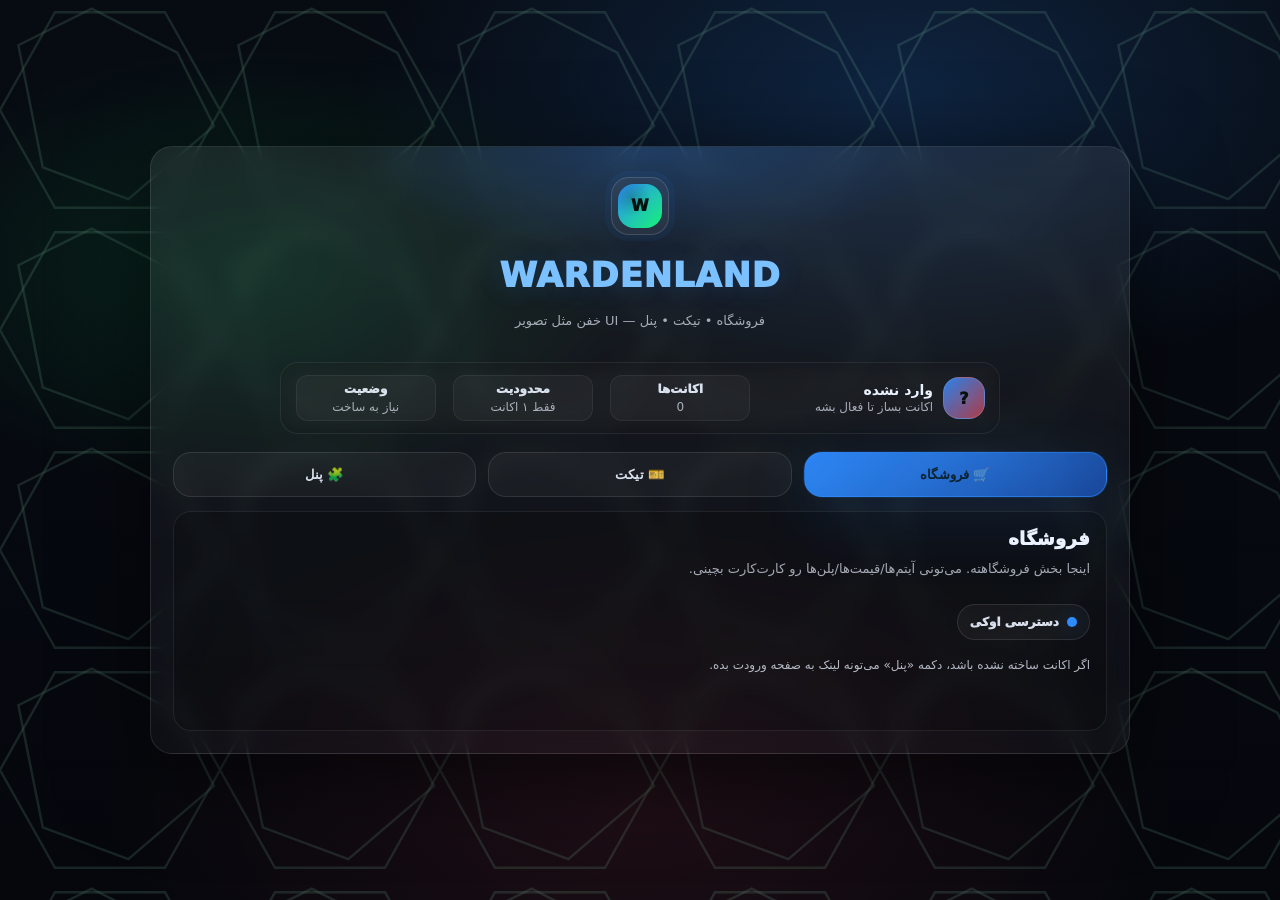
==== site.html @ fc3f960c "Create site.html" ====
<!DOCTYPE html>
<html lang="fa" dir="rtl">
<head>
  <meta charset="utf-8" />
  <meta name="viewport" content="width=device-width,initial-scale=1" />
  <title>WARDENLAND | ZRX_LAND</title>

  <style>
    :root{
      --bg:#070b12;
      --card: rgba(255,255,255,.06);
      --card2: rgba(0,0,0,.22);
      --stroke: rgba(255,255,255,.10);
      --text:#eaf2ff;
      --muted: rgba(234,242,255,.68);

      --blue:#2f8cff;
      --blue2:#1f6fff;

      --green:#17ff7b;
      --red:#ff4d5a;
      --gray:#1a2433;

      --shadow: 0 22px 90px rgba(0,0,0,.55);
      --radius: 22px;
      --radius2: 16px;
    }

    *{box-sizing:border-box}
    body{
      margin:0;
      font-family: ui-sans-serif, system-ui, -apple-system, Segoe UI, Roboto, Tahoma, Arial;
      color:var(--text);
      min-height:100vh;
      overflow-x:hidden;

      /* پس‌زمینه شبیه عکس (هکس + نور) */
      background:
        radial-gradient(900px 500px at 70% 10%, rgba(47,140,255,.20), transparent 60%),
        radial-gradient(700px 420px at 20% 30%, rgba(23,255,123,.12), transparent 55%),
        radial-gradient(900px 520px at 50% 90%, rgba(255,77,90,.10), transparent 60%),
        linear-gradient(180deg, #070b12, #05070d);
    }

    /* افکت هکس/کاغذ پس زمینه */
    .hexfield{
      position:fixed; inset:0;
      pointer-events:none;
      opacity:.35;
      background:
        linear-gradient(to bottom, rgba(255,255,255,.02), rgba(255,255,255,.00)),
        url("data:image/svg+xml,%3Csvg xmlns='http://www.w3.org/2000/svg' width='180' height='180' viewBox='0 0 180 180'%3E%3Cg fill='none' stroke='%23a6ffcf' stroke-opacity='.35' stroke-width='2'%3E%3Cpath d='M45 10 L135 10 L180 90 L135 170 L45 170 L0 90 Z'/%3E%3Cpath d='M15 37 L75 7 L145 43 L175 103 L105 163 L35 137 Z'/%3E%3C/g%3E%3C/svg%3E");
      background-size: 220px 220px;
      filter: blur(.3px);
      transform: translateZ(0);
      animation: drift 10s ease-in-out infinite;
    }
    @keyframes drift{
      0%,100%{ transform: translate3d(0,0,0); }
      50%{ transform: translate3d(-12px,10px,0); }
    }

    /* کارت مرکزی */
    .wrap{
      min-height:100vh;
      display:flex;
      align-items:center;
      justify-content:center;
      padding:28px 14px;
      position:relative;
    }

    .card{
      width:min(980px, 100%);
      background: linear-gradient(180deg, rgba(255,255,255,.07), rgba(255,255,255,.03));
      border: 1px solid rgba(255,255,255,.10);
      border-radius: var(--radius);
      box-shadow: var(--shadow);
      overflow:hidden;
      backdrop-filter: blur(10px);
      position:relative;
    }

    .card::before{
      content:"";
      position:absolute; inset:-2px;
      background: radial-gradient(500px 180px at 50% 0%, rgba(47,140,255,.22), transparent 60%);
      pointer-events:none;
    }

    .inner{
      position:relative;
      padding:22px;
    }

    /* هدر کارت */
    .header{
      display:flex;
      gap:14px;
      align-items:center;
      justify-content:center;
      flex-direction:column;
      padding:8px 0 18px;
      text-align:center;
    }

    .logoWrap{
      width:58px; height:58px;
      border-radius:18px;
      background: rgba(255,255,255,.06);
      border:1px solid rgba(255,255,255,.14);
      display:flex;
      align-items:center;
      justify-content:center;
      box-shadow: 0 0 0 6px rgba(47,140,255,.06);
    }

    .logo{
      width:44px;height:44px;border-radius:16px;
      background:
        radial-gradient(circle at 30% 30%, rgba(0,0,0,.20), transparent 45%),
        linear-gradient(135deg, rgba(47,140,255,1), rgba(23,255,123,.95));
      display:flex;align-items:center;justify-content:center;
      font-weight:1000;
      letter-spacing:.5px;
      color:#06110d;
      text-shadow: 0 0 18px rgba(23,255,123,.25);
      user-select:none;
    }

    .title{
      font-size:34px;
      font-weight:1000;
      letter-spacing:.8px;
      margin:6px 0 0;
      color:#7bc0ff;
      text-shadow: 0 0 28px rgba(47,140,255,.18);
    }

    .sub{
      margin:0;
      color:var(--muted);
      font-size:13px;
      line-height:1.8;
    }

    /* ناحیه آواتار/کاربر مثل عکس */
    .userBar{
      margin:12px auto 18px;
      width:min(720px, 100%);
      background: rgba(0,0,0,.18);
      border: 1px solid rgba(255,255,255,.08);
      border-radius: 18px;
      padding:12px 14px;
      backdrop-filter: blur(10px);
      display:flex;
      align-items:center;
      justify-content:space-between;
      gap:14px;
    }

    .userLeft{
      display:flex; align-items:center; gap:10px;
      min-width: 220px;
    }

    .avatar{
      width:42px;height:42px;border-radius:16px;
      background: linear-gradient(135deg, rgba(47,140,255,.9), rgba(255,77,90,.65));
      border:1px solid rgba(255,255,255,.14);
      display:flex;align-items:center;justify-content:center;
      font-weight:1000;
      color:#06110d;
      text-shadow: 0 0 18px rgba(255,255,255,.14);
    }

    .who{
      display:flex; flex-direction:column; align-items:flex-start;
      gap:2px;
    }
    .who b{ font-size:14px; }
    .who span{ font-size:12px; color:var(--muted); }

    .stats{
      display:flex; gap:16px; align-items:center;
      width:100%;
      justify-content:space-around;
      color:var(--muted);
      font-size:12px;
    }
    .stat{
      text-align:center;
      padding:6px 10px;
      border-radius:12px;
      border:1px solid rgba(255,255,255,.06);
      background: rgba(255,255,255,.03);
      min-width: 140px;
    }
    .stat strong{
      display:block;
      color: rgba(234,242,255,.92);
      font-size:12px;
      margin-bottom:4px;
      font-weight:1000;
    }

    /* سه دکمه */
    .tabs{
      display:grid;
      grid-template-columns: 1fr 1fr 1fr;
      gap:12px;
      margin-top: 10px;
    }

    .tabBtn{
      position:relative;
      width:100%;
      padding:14px 12px;
      border-radius: 18px;
      border:1px solid rgba(255,255,255,.10);
      background: rgba(255,255,255,.04);
      color: rgba(234,242,255,.92);
      cursor:pointer;
      transition: transform .15s ease, filter .15s ease, background .15s ease;
      font-weight:1000;
      letter-spacing:.2px;
      display:flex;
      align-items:center;
      justify-content:center;
      gap:10px;
      user-select:none;
      overflow:hidden;
    }

    .tabBtn::after{
      content:"";
      position:absolute;
      inset:-2px;
      background: radial-gradient(380px 120px at 40% 0%, rgba(47,140,255,.22), transparent 62%);
      opacity:0;
      transition: opacity .2s ease;
      pointer-events:none;
    }

    .tabBtn:hover{
      transform: translateY(-2px);
      filter: brightness(1.05);
      background: rgba(255,255,255,.06);
    }
    .tabBtn:hover::after{ opacity:1; }

    .tabBtn.active{
      background: linear-gradient(135deg, rgba(47,140,255,.95), rgba(31,111,255,.55));
      border-color: rgba(47,140,255,.55);
      box-shadow: 0 0 0 1px rgba(47,140,255,.12), 0 20px 70px rgba(47,140,255,.18);
      color:#06110d;
    }

    .tabBtn.active::after{ opacity:1; }

    /* محتوای بخش‌ها */
    .panelArea{
      margin-top:14px;
      background: rgba(0,0,0,.18);
      border: 1px solid rgba(255,255,255,.08);
      border-radius: 18px;
      padding:16px;
      min-height: 220px;
      animation: panelIn .25s ease both;
    }
    @keyframes panelIn{
      from{ opacity:0; transform: translateY(8px) scale(.99); filter: blur(2px); }
      to{ opacity:1; transform: translateY(0) scale(1); filter: blur(0); }
    }

    .panelTitle{
      font-weight:1000;
      font-size:18px;
      letter-spacing:.3px;
      margin:0 0 8px;
    }
    .panelText{
      margin:0 0 12px;
      color: var(--muted);
      line-height:1.9;
      font-size:13px;
    }

    .badge{
      display:inline-flex;
      align-items:center;
      gap:8px;
      padding:10px 12px;
      border-radius:999px;
      border:1px solid rgba(255,255,255,.10);
      background: rgba(255,255,255,.04);
      color: rgba(234,242,255,.92);
      font-weight:1000;
      font-size:12px;
      margin-top:10px;
    }
    .badge i{
      width:10px;height:10px;border-radius:50%;
      background: var(--blue);
      box-shadow: 0 0 20px rgba(47,140,255,.35);
      display:inline-block;
    }

    /* ریسپانسیو */
    @media (max-width: 720px){
      .userBar{ flex-direction:column; align-items:flex-start; }
      .stats{ justify-content:flex-start; gap:10px; flex-wrap:wrap; }
      .stat{ min-width: 150px; }
      .tabs{ grid-template-columns: 1fr; }
    }
  </style>
</head>

<body>
  <div class="hexfield"></div>

  <div class="wrap">
    <div class="card">
      <div class="inner">
        <div class="header">
          <div class="logoWrap">
            <div class="logo">W</div>
          </div>
          <div class="title">WARDENLAND</div>
          <p class="sub">فروشگاه • تیکت • پنل — UI خفن مثل تصویر</p>
        </div>

        <div class="userBar">
          <div class="userLeft">
            <div class="avatar" id="avatarTxt">? </div>
            <div class="who">
              <b id="usernameTxt">وارد نشده</b>
              <span id="noteTxt">اکانت بساز تا فعال بشه</span>
            </div>
          </div>

          <div class="stats">
            <div class="stat">
              <strong>اکانت‌ها</strong>
              <div id="countUsersTxt">0</div>
            </div>
            <div class="stat">
              <strong>محدودیت</strong>
              <div>فقط ۱ اکانت</div>
            </div>
            <div class="stat">
              <strong>وضعیت</strong>
              <div id="statusTxt">نیاز به ساخت</div>
            </div>
          </div>
        </div>

        <div class="tabs">
          <button class="tabBtn active" data-tab="shop" id="btnShop">🛒 فروشگاه</button>
          <button class="tabBtn" data-tab="ticket" id="btnTicket">🎫 تیکت</button>
          <button class="tabBtn" data-tab="panel" id="btnPanel">🧩 پنل</button>
        </div>

        <div class="panelArea" id="panelArea">
          <h3 class="panelTitle" id="panelTitle">فروشگاه</h3>
          <p class="panelText" id="panelText">
            اینجا می‌تونی بخش فروشگاه رو بذاری. الان فقط UI هست.
          </p>
          <div class="badge"><i></i> روی دکمه‌ها کلیک کن</div>

          <div style="margin-top:14px; color:rgba(234,242,255,.75); font-size:12px; line-height:1.9">
            اگر اکانت ساخته نشده باشد، دکمه «پنل» می‌تونه لینک به صفحه ورودت بده.
          </div>
        </div>

      </div>
    </div>
  </div>

  <script>
    // ===== محدودیت: فقط تا ۱ اکانت بسازه (سشن ۱۰ دقیقه‌ای حذف) =====
    // این site.html خودش اکانت نمی‌سازه؛ فقط می‌خونه که اکانت ساخته شده یا نه.
    const LS_USERS = "zrx:users:v1";

    const $ = (id)=>document.getElementById(id);

    function loadUsers(){
      const raw = localStorage.getItem(LS_USERS);
      if(!raw) return {};
      try{
        const obj = JSON.parse(raw);
        return (obj && typeof obj === "object") ? obj : {};
      }catch{
        return {};
      }
    }

    function countUsers(users){
      return Object.keys(users || {}).length;
    }

    const tabs = {
      shop: {
        title: "فروشگاه",
        text: "اینجا بخش فروشگاهته. می‌تونی آیتم‌ها/قیمت‌ها/پلن‌ها رو کارت‌کارت بچینی."
      },
      ticket: {
        title: "تیکت",
        text: "اینجا بخش تیکته. می‌تونی فرم ثبت تیکت و لیست تیکت‌ها رو بذاری."
      },
      panel: {
        title: "پنل",
        text: "اینجا بخش پنله. اگر هنوز اکانت نساختی، باید بری صفحه ورود/ساخت اکانت."
      }
    };

    function setActiveTab(tab){
      document.querySelectorAll(".tabBtn").forEach(b=>{
        b.classList.toggle("active", b.dataset.tab === tab);
      });

      // اگر پنل و اکانت ساخته نشده بود، پیام/لینک می‌ذاریم
      const users = loadUsers();
      const total = countUsers(users);

      if(tab === "panel" && total < 1){
        $("panelTitle").textContent = tabs.panel.title;
        $("panelText").textContent = "برای ورود به پنل، اول باید اکانت بسازی (فقط ۱ اکانت).";
        $("panelArea").querySelector(".badge").innerHTML = `<i></i> اکانت لازم است`;
        return;
      }

      // content معمول
      $("panelTitle").textContent = tabs[tab].title;
      $("panelText").textContent = tabs[tab].text;
      $("panelArea").querySelector(".badge").innerHTML = `<i></i> دسترسی اوکی`;
    }

    // نمایش وضعیت کاربر (فقط اگر اکانت ساخته شده باشه)
    function renderHeader(){
      const users = loadUsers();
      const total = countUsers(users);

      $("countUsersTxt").textContent = total;

      if(total < 1){
        $("usernameTxt").textContent = "وارد نشده";
        $("noteTxt").textContent = "اکانت بساز تا فعال بشه";
        $("avatarTxt").textContent = "?";
        $("statusTxt").textContent = "نیاز به ساخت";
      }else{
        // چون سشن حذف شد، فقط یوزر اولین اکانت رو نشون می‌دیم
        const firstUser = Object.keys(users)[0] || "User";
        $("usernameTxt").textContent = firstUser;
        $("noteTxt").textContent = "اکانت ساخته شده (پنل فعال)";
        $("avatarTxt").textContent = (firstUser[0] || "U").toUpperCase();
        $("statusTxt").textContent = "اکانت آماده";
      }
    }

    document.querySelectorAll(".tabBtn").forEach(btn=>{
      btn.addEventListener("click", ()=>{
        const tab = btn.dataset.tab;
        setActiveTab(tab);
      });
    });

    // init
    renderHeader();
    setActiveTab("shop");
  </script>
</body>
</html>
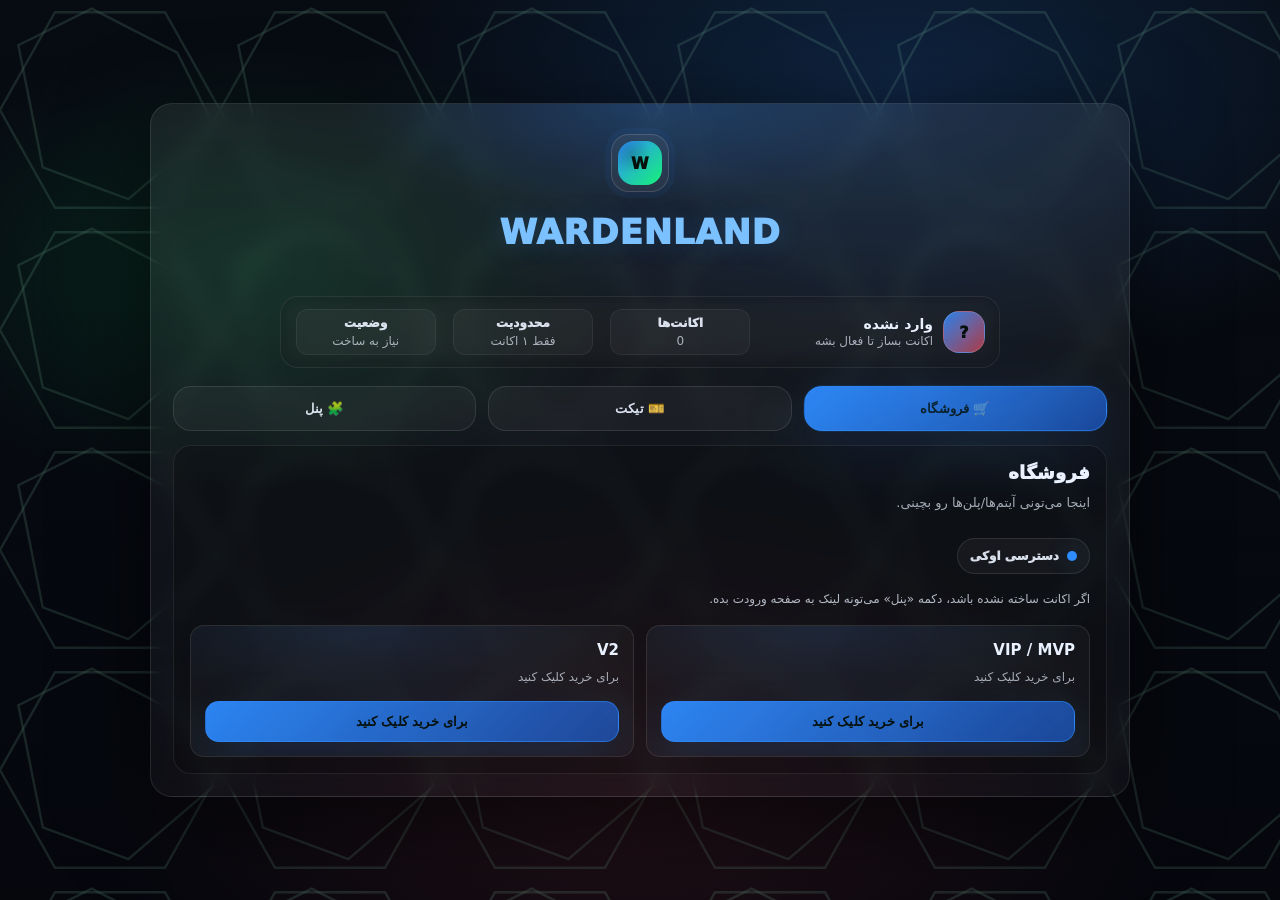
==== commit 7b3ec218: "Update site.html" ====
--- a/site.html
+++ b/site.html
@@ -3,7 +3,7 @@
 <head>
   <meta charset="utf-8" />
   <meta name="viewport" content="width=device-width,initial-scale=1" />
-  <title>WARDENLAND | ZRX_LAND</title>
+  <title>ZRX_LAND</title>
 
   <style>
     :root{
@@ -34,7 +34,6 @@
       min-height:100vh;
       overflow-x:hidden;
 
-      /* پس‌زمینه شبیه عکس (هکس + نور) */
       background:
         radial-gradient(900px 500px at 70% 10%, rgba(47,140,255,.20), transparent 60%),
         radial-gradient(700px 420px at 20% 30%, rgba(23,255,123,.12), transparent 55%),
@@ -42,7 +41,6 @@
         linear-gradient(180deg, #070b12, #05070d);
     }
 
-    /* افکت هکس/کاغذ پس زمینه */
     .hexfield{
       position:fixed; inset:0;
       pointer-events:none;
@@ -60,7 +58,6 @@
       50%{ transform: translate3d(-12px,10px,0); }
     }
 
-    /* کارت مرکزی */
     .wrap{
       min-height:100vh;
       display:flex;
@@ -93,7 +90,6 @@
       padding:22px;
     }
 
-    /* هدر کارت */
     .header{
       display:flex;
       gap:14px;
@@ -144,7 +140,6 @@
       line-height:1.8;
     }
 
-    /* ناحیه آواتار/کاربر مثل عکس */
     .userBar{
       margin:12px auto 18px;
       width:min(720px, 100%);
@@ -204,7 +199,7 @@
       font-weight:1000;
     }
 
-    /* سه دکمه */
+    /* tabs */
     .tabs{
       display:grid;
       grid-template-columns: 1fr 1fr 1fr;
@@ -255,10 +250,9 @@
       box-shadow: 0 0 0 1px rgba(47,140,255,.12), 0 20px 70px rgba(47,140,255,.18);
       color:#06110d;
     }
-
     .tabBtn.active::after{ opacity:1; }
 
-    /* محتوای بخش‌ها */
+    /* content area */
     .panelArea{
       margin-top:14px;
       background: rgba(0,0,0,.18);
@@ -306,7 +300,80 @@
       display:inline-block;
     }
 
-    /* ریسپانسیو */
+    /* فروشگاه پایین صفحه + پنل */
+    .shopGrid{
+      display:flex;
+      gap:12px;
+      flex-wrap:wrap;
+      margin-top:12px;
+    }
+    .shopCard{
+      flex: 1 1 220px;
+      border:1px solid rgba(255,255,255,.10);
+      border-radius:14px;
+      background: rgba(255,255,255,.03);
+      padding:14px;
+      min-width:220px;
+      position:relative;
+      overflow:hidden;
+    }
+    .shopCard::after{
+      content:"";
+      position:absolute;
+      inset:-2px;
+      background: radial-gradient(420px 140px at 40% 0%, rgba(47,140,255,.20), transparent 62%);
+      opacity:.6;
+      pointer-events:none;
+    }
+    .shopCard b{ position:relative; z-index:1; font-size:15px; }
+    .shopCard .desc{ position:relative; z-index:1; margin-top:8px; color:var(--muted); font-size:12px; line-height:1.8; }
+
+    .btn{
+      border:0;
+      cursor:pointer;
+      padding:12px 14px;
+      border-radius:14px;
+      font-weight:1000;
+      letter-spacing:.2px;
+      background: rgba(255,255,255,.04);
+      color: rgba(234,242,255,.92);
+      border:1px solid rgba(255,255,255,.10);
+      transition: transform .15s ease, filter .15s ease;
+      position:relative;
+      z-index:1;
+      width:100%;
+      margin-top:12px;
+    }
+    .btn:hover{ transform: translateY(-2px); filter: brightness(1.05); }
+
+    .btn.primary{
+      background: linear-gradient(135deg, rgba(47,140,255,.95), rgba(31,111,255,.55));
+      border-color: rgba(47,140,255,.55);
+      color:#06110d;
+      box-shadow: 0 18px 50px rgba(47,140,255,.18);
+    }
+
+    .panelDetails{
+      margin-top:14px;
+      border:1px solid rgba(0,229,255,.35);
+      border-radius:16px;
+      padding:14px;
+      background: rgba(0,0,0,.18);
+      display:none;
+    }
+    .panelDetails h4{ margin:0 0 10px; font-size:16px; font-weight:1000; }
+    .panelLine{
+      display:flex;
+      justify-content:space-between;
+      gap:12px;
+      color:var(--muted);
+      font-size:13px;
+      padding:6px 0;
+      border-bottom:1px dashed rgba(255,255,255,.10);
+    }
+    .panelLine:last-child{ border-bottom:0; }
+    .panelLine span:last-child{ color: rgba(234,242,255,.95); font-weight:1000; }
+
     @media (max-width: 720px){
       .userBar{ flex-direction:column; align-items:flex-start; }
       .stats{ justify-content:flex-start; gap:10px; flex-wrap:wrap; }
@@ -327,7 +394,7 @@
             <div class="logo">W</div>
           </div>
           <div class="title">WARDENLAND</div>
-          <p class="sub">فروشگاه • تیکت • پنل — UI خفن مثل تصویر</p>
+          <p class="sub"></p>
         </div>
 
         <div class="userBar">
@@ -371,6 +438,33 @@
           <div style="margin-top:14px; color:rgba(234,242,255,.75); font-size:12px; line-height:1.9">
             اگر اکانت ساخته نشده باشد، دکمه «پنل» می‌تونه لینک به صفحه ورودت بده.
           </div>
+
+          <!-- ✅ فروشگاه پایین صفحه -->
+          <div id="shopSection" style="margin-top:14px; display:block;">
+            <div class="shopGrid">
+              <div class="shopCard">
+                <b>VIP / MVP</b>
+                <div class="desc">برای خرید کلیک کنید</div>
+                <button class="btn primary" data-rank="MVP">برای خرید کلیک کنید</button>
+              </div>
+
+              <div class="shopCard">
+                <b>V2</b>
+                <div class="desc">برای خرید کلیک کنید</div>
+                <button class="btn primary" data-rank="V2">برای خرید کلیک کنید</button>
+              </div>
+            </div>
+          </div>
+
+          <!-- ✅ پنل کاربر -->
+          <div class="panelDetails" id="panelDetails">
+            <h4>پنل شما</h4>
+            <div class="panelLine"><span>رنک خریداری شده</span><span id="pRank">-</span></div>
+            <div class="panelLine"><span>مدت حضور در سایت تا الان</span><span id="pTime">-</span></div>
+            <div class="panelLine"><span>اسم</span><span id="pName">-</span></div>
+            <div class="panelLine"><span>تاریخ ثبت نام</span><span id="pDate">-</span></div>
+          </div>
+
         </div>
 
       </div>
@@ -379,8 +473,12 @@
 
   <script>
     // ===== محدودیت: فقط تا ۱ اکانت بسازه (سشن ۱۰ دقیقه‌ای حذف) =====
-    // این site.html خودش اکانت نمی‌سازه؛ فقط می‌خونه که اکانت ساخته شده یا نه.
     const LS_USERS = "zrx:users:v1";
+
+    // ===== اطلاعات پنل/خرید (این‌ها را باید در صفحه ورود/ساخت هم ست کنی) =====
+    const LS_RANK = "zrx:rank:v1"; // MVP / V2
+    const LS_NAME = "zrx:name:v1"; // اسم کاربر
+    const LS_DATE = "zrx:reg:v1";  // ISO string تاریخ ثبت نام
 
     const $ = (id)=>document.getElementById(id);
 
@@ -402,15 +500,15 @@
     const tabs = {
       shop: {
         title: "فروشگاه",
-        text: "اینجا بخش فروشگاهته. می‌تونی آیتم‌ها/قیمت‌ها/پلن‌ها رو کارت‌کارت بچینی."
+        text: "اینجا می‌تونی آیتم‌ها/پلن‌ها رو بچینی."
       },
       ticket: {
         title: "تیکت",
-        text: "اینجا بخش تیکته. می‌تونی فرم ثبت تیکت و لیست تیکت‌ها رو بذاری."
+        text: "اینجا بخش تیکته."
       },
       panel: {
         title: "پنل",
-        text: "اینجا بخش پنله. اگر هنوز اکانت نساختی، باید بری صفحه ورود/ساخت اکانت."
+        text: "مشخصات خرید و زمان حضور شما."
       }
     };
 
@@ -419,24 +517,77 @@
         b.classList.toggle("active", b.dataset.tab === tab);
       });
 
-      // اگر پنل و اکانت ساخته نشده بود، پیام/لینک می‌ذاریم
       const users = loadUsers();
       const total = countUsers(users);
 
+      // پنل: اگر اکانت ساخته نشده بود
       if(tab === "panel" && total < 1){
         $("panelTitle").textContent = tabs.panel.title;
         $("panelText").textContent = "برای ورود به پنل، اول باید اکانت بسازی (فقط ۱ اکانت).";
-        $("panelArea").querySelector(".badge").innerHTML = `<i></i> اکانت لازم است`;
+        $("panelDetails").style.display = "none";
         return;
       }
 
-      // content معمول
       $("panelTitle").textContent = tabs[tab].title;
       $("panelText").textContent = tabs[tab].text;
+
+      // نمایش/عدم نمایش جزئیات پنل
+      if(tab === "panel"){
+        renderPanelDetails();
+      }else{
+        $("panelDetails").style.display = "none";
+      }
+
       $("panelArea").querySelector(".badge").innerHTML = `<i></i> دسترسی اوکی`;
     }
 
-    // نمایش وضعیت کاربر (فقط اگر اکانت ساخته شده باشه)
+    function formatTime(ms){
+      if(ms < 0 || !Number.isFinite(ms)) return "-";
+      const s = Math.floor(ms/1000);
+      const d = Math.floor(s/86400);
+      const h = Math.floor((s%86400)/3600);
+      const m = Math.floor((s%3600)/60);
+      const parts = [];
+      if(d) parts.push(d+" روز");
+      if(h) parts.push(h+" ساعت");
+      if(m || parts.length===0) parts.push(m+" دقیقه");
+      return parts.join(" ");
+    }
+
+    function renderPanelDetails(){
+      const rank = localStorage.getItem(LS_RANK);
+      const name = localStorage.getItem(LS_NAME) || "-";
+      const reg = localStorage.getItem(LS_DATE);
+
+      const panelDetails = $("panelDetails");
+
+      if(!rank || !reg){
+        panelDetails.style.display = "none";
+        $("panelTitle").textContent = "پنل";
+        $("panelText").textContent = "هنوز رنک/اطلاعات ثبت نام شما کامل نشده. از فروشگاه خرید انجام بده.";
+        return;
+      }
+
+      $("pRank").textContent = rank;
+      $("pName").textContent = name;
+
+      const regDate = new Date(reg);
+      $("pDate").textContent = isNaN(regDate.getTime()) ? "-" : regDate.toLocaleString("fa-IR");
+
+      const update = () => {
+        const ms = Date.now() - regDate.getTime();
+        $("pTime").textContent = formatTime(ms);
+      };
+      update();
+      panelDetails.style.display = "block";
+
+      // فقط یک interval فعال نگه داریم
+      if(window.__panelTimer){
+        clearInterval(window.__panelTimer);
+      }
+      window.__panelTimer = setInterval(update, 1000);
+    }
+
     function renderHeader(){
       const users = loadUsers();
       const total = countUsers(users);
@@ -449,7 +600,6 @@
         $("avatarTxt").textContent = "?";
         $("statusTxt").textContent = "نیاز به ساخت";
       }else{
-        // چون سشن حذف شد، فقط یوزر اولین اکانت رو نشون می‌دیم
         const firstUser = Object.keys(users)[0] || "User";
         $("usernameTxt").textContent = firstUser;
         $("noteTxt").textContent = "اکانت ساخته شده (پنل فعال)";
@@ -458,6 +608,23 @@
       }
     }
 
+    // کلیک خرید: ذخیره رنک + (اگر اسم/تاریخ ثبت نام نداریم) فعلاً ست پیش‌فرض
+    document.querySelectorAll('#shopSection button[data-rank]').forEach(btn=>{
+      btn.addEventListener('click', ()=>{
+        const r = btn.getAttribute('data-rank');
+        localStorage.setItem(LS_RANK, r);
+
+        // اگر اسم و تاریخ از قبل ست نشده، اینجا نمی‌تونم اسم واقعی بدون سیستم ورودت داشته باشم
+        if(!localStorage.getItem(LS_NAME)) localStorage.setItem(LS_NAME, $("usernameTxt").textContent || "کاربر");
+        if(!localStorage.getItem(LS_DATE)) localStorage.setItem(LS_DATE, new Date().toISOString());
+
+        // اگر الان روی پنل هستی، نمایش بده
+        if(document.querySelector('.tabBtn.active')?.dataset.tab === "panel"){
+          renderPanelDetails();
+        }
+      });
+    });
+
     document.querySelectorAll(".tabBtn").forEach(btn=>{
       btn.addEventListener("click", ()=>{
         const tab = btn.dataset.tab;
@@ -465,7 +632,6 @@
       });
     });
 
-    // init
     renderHeader();
     setActiveTab("shop");
   </script>
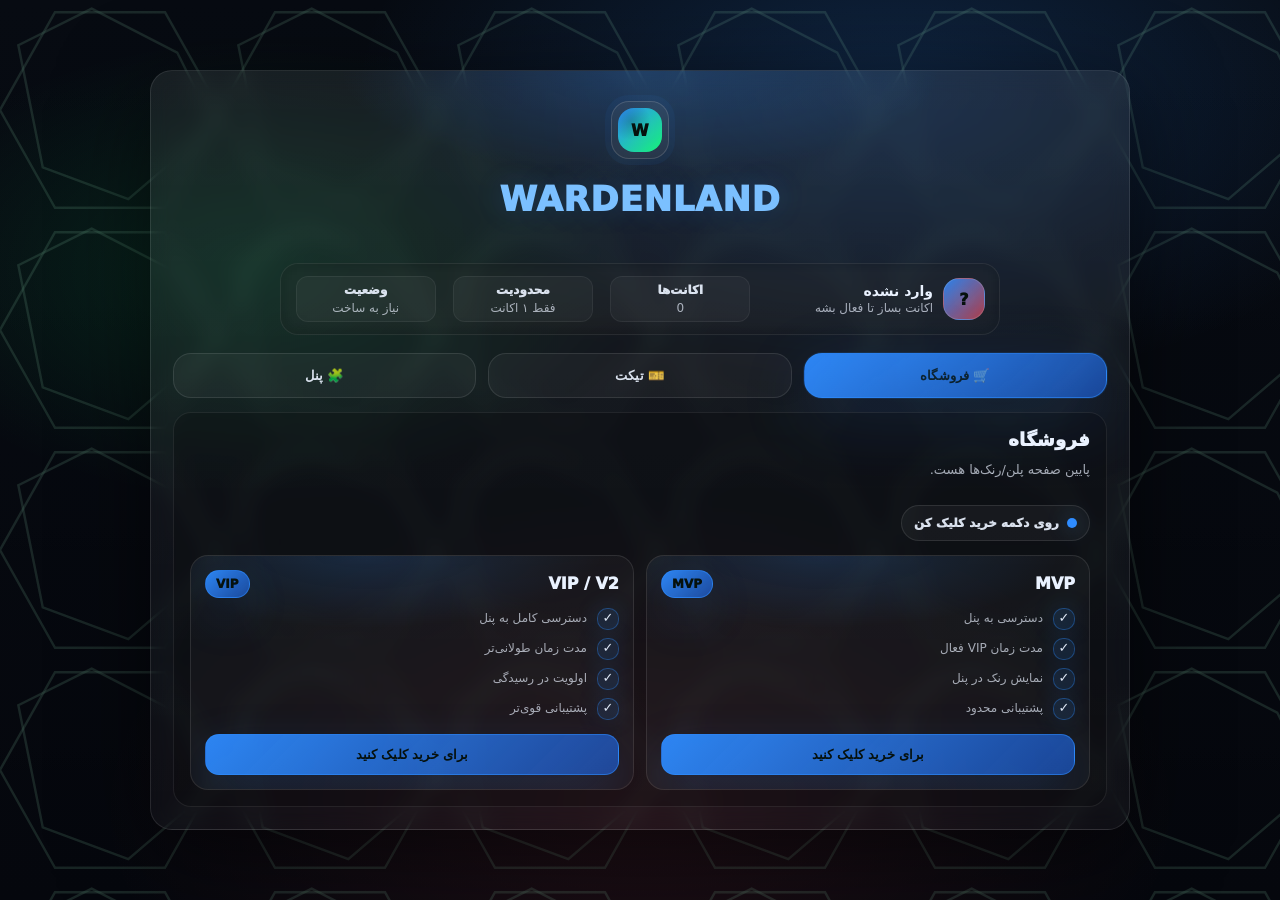
==== commit 300f1828: "Update site.html" ====
--- a/site.html
+++ b/site.html
@@ -13,19 +13,12 @@
       --stroke: rgba(255,255,255,.10);
       --text:#eaf2ff;
       --muted: rgba(234,242,255,.68);
-
       --blue:#2f8cff;
       --blue2:#1f6fff;
-
-      --green:#17ff7b;
-      --red:#ff4d5a;
-      --gray:#1a2433;
-
       --shadow: 0 22px 90px rgba(0,0,0,.55);
       --radius: 22px;
       --radius2: 16px;
     }
-
     *{box-sizing:border-box}
     body{
       margin:0;
@@ -33,7 +26,6 @@
       color:var(--text);
       min-height:100vh;
       overflow-x:hidden;
-
       background:
         radial-gradient(900px 500px at 70% 10%, rgba(47,140,255,.20), transparent 60%),
         radial-gradient(700px 420px at 20% 30%, rgba(23,255,123,.12), transparent 55%),
@@ -199,7 +191,6 @@
       font-weight:1000;
     }
 
-    /* tabs */
     .tabs{
       display:grid;
       grid-template-columns: 1fr 1fr 1fr;
@@ -250,9 +241,9 @@
       box-shadow: 0 0 0 1px rgba(47,140,255,.12), 0 20px 70px rgba(47,140,255,.18);
       color:#06110d;
     }
+
     .tabBtn.active::after{ opacity:1; }
 
-    /* content area */
     .panelArea{
       margin-top:14px;
       background: rgba(0,0,0,.18);
@@ -300,68 +291,16 @@
       display:inline-block;
     }
 
-    /* فروشگاه پایین صفحه + پنل */
-    .shopGrid{
-      display:flex;
-      gap:12px;
-      flex-wrap:wrap;
-      margin-top:12px;
-    }
-    .shopCard{
-      flex: 1 1 220px;
-      border:1px solid rgba(255,255,255,.10);
-      border-radius:14px;
-      background: rgba(255,255,255,.03);
-      padding:14px;
-      min-width:220px;
-      position:relative;
-      overflow:hidden;
-    }
-    .shopCard::after{
-      content:"";
-      position:absolute;
-      inset:-2px;
-      background: radial-gradient(420px 140px at 40% 0%, rgba(47,140,255,.20), transparent 62%);
-      opacity:.6;
-      pointer-events:none;
-    }
-    .shopCard b{ position:relative; z-index:1; font-size:15px; }
-    .shopCard .desc{ position:relative; z-index:1; margin-top:8px; color:var(--muted); font-size:12px; line-height:1.8; }
-
-    .btn{
-      border:0;
-      cursor:pointer;
-      padding:12px 14px;
-      border-radius:14px;
-      font-weight:1000;
-      letter-spacing:.2px;
-      background: rgba(255,255,255,.04);
-      color: rgba(234,242,255,.92);
-      border:1px solid rgba(255,255,255,.10);
-      transition: transform .15s ease, filter .15s ease;
-      position:relative;
-      z-index:1;
-      width:100%;
-      margin-top:12px;
-    }
-    .btn:hover{ transform: translateY(-2px); filter: brightness(1.05); }
-
-    .btn.primary{
-      background: linear-gradient(135deg, rgba(47,140,255,.95), rgba(31,111,255,.55));
-      border-color: rgba(47,140,255,.55);
-      color:#06110d;
-      box-shadow: 0 18px 50px rgba(47,140,255,.18);
-    }
-
     .panelDetails{
       margin-top:14px;
-      border:1px solid rgba(0,229,255,.35);
-      border-radius:16px;
+      border: 1px solid rgba(0,229,255,.35);
+      border-radius: 16px;
       padding:14px;
       background: rgba(0,0,0,.18);
       display:none;
     }
-    .panelDetails h4{ margin:0 0 10px; font-size:16px; font-weight:1000; }
+    .panelDetails.show{ display:block; }
+
     .panelLine{
       display:flex;
       justify-content:space-between;
@@ -374,11 +313,116 @@
     .panelLine:last-child{ border-bottom:0; }
     .panelLine span:last-child{ color: rgba(234,242,255,.95); font-weight:1000; }
 
+    .shopSection{
+      margin-top:14px;
+    }
+    .shopGrid{
+      display:grid;
+      grid-template-columns: 1fr 1fr;
+      gap:12px;
+      margin-top:10px;
+    }
+
+    .shopCard{
+      border:1px solid rgba(255,255,255,.10);
+      border-radius: 18px;
+      background: rgba(255,255,255,.03);
+      padding:14px;
+      position:relative;
+      overflow:hidden;
+      min-height: 210px;
+    }
+
+    .shopCard::after{
+      content:"";
+      position:absolute; inset:-2px;
+      background: radial-gradient(380px 120px at 40% 0%, rgba(47,140,255,.18), transparent 62%);
+      opacity:.9;
+      pointer-events:none;
+    }
+
+    .shopCard > *{ position:relative; z-index:1; }
+
+    .rankTitle{
+      font-weight:1000;
+      font-size:16px;
+      margin-bottom:6px;
+      display:flex;
+      align-items:center;
+      justify-content:space-between;
+      gap:10px;
+    }
+
+    .rankTag{
+      font-size:12px;
+      color:#06110d;
+      font-weight:1000;
+      padding:6px 10px;
+      border-radius:999px;
+      background: linear-gradient(135deg, rgba(47,140,255,.95), rgba(31,111,255,.55));
+      border:1px solid rgba(47,140,255,.55);
+      box-shadow: 0 18px 50px rgba(47,140,255,.14);
+      white-space:nowrap;
+    }
+
+    .checkList{
+      margin:10px 0 0;
+      padding:0;
+      list-style:none;
+      display:flex;
+      flex-direction:column;
+      gap:8px;
+    }
+
+    .checkItem{
+      display:flex;
+      align-items:center;
+      gap:10px;
+      color: var(--muted);
+      font-size:12px;
+      line-height:1.6;
+    }
+
+    .checkIcon{
+      width:22px;height:22px;border-radius:10px;
+      display:flex;align-items:center;justify-content:center;
+      background: rgba(47,140,255,.12);
+      border:1px solid rgba(47,140,255,.35);
+      box-shadow: 0 0 25px rgba(47,140,255,.15);
+      color: rgba(234,242,255,.95);
+      flex:0 0 auto;
+      font-size:13px;
+    }
+
+    .btn{
+      border:0;
+      cursor:pointer;
+      padding:12px 14px;
+      border-radius: 14px;
+      font-weight:1000;
+      letter-spacing:.2px;
+      background: rgba(255,255,255,.04);
+      color: rgba(234,242,255,.92);
+      border:1px solid rgba(255,255,255,.10);
+      transition: transform .15s ease, filter .15s ease, background .15s ease;
+      width:100%;
+      margin-top:14px;
+      user-select:none;
+    }
+    .btn:hover{ transform: translateY(-2px); filter: brightness(1.05); }
+    .btn.primary{
+      background: linear-gradient(135deg, rgba(47,140,255,.95), rgba(31,111,255,.55));
+      border-color: rgba(47,140,255,.55);
+      color:#06110d;
+      box-shadow: 0 18px 50px rgba(47,140,255,.18);
+    }
+
     @media (max-width: 720px){
       .userBar{ flex-direction:column; align-items:flex-start; }
       .stats{ justify-content:flex-start; gap:10px; flex-wrap:wrap; }
       .stat{ min-width: 150px; }
       .tabs{ grid-template-columns: 1fr; }
+      .shopGrid{ grid-template-columns: 1fr; }
     }
   </style>
 </head>
@@ -389,6 +433,7 @@
   <div class="wrap">
     <div class="card">
       <div class="inner">
+
         <div class="header">
           <div class="logoWrap">
             <div class="logo">W</div>
@@ -431,40 +476,82 @@
         <div class="panelArea" id="panelArea">
           <h3 class="panelTitle" id="panelTitle">فروشگاه</h3>
           <p class="panelText" id="panelText">
-            اینجا می‌تونی بخش فروشگاه رو بذاری. الان فقط UI هست.
+            پایین صفحه پلن/رنک‌ها هست.
           </p>
-          <div class="badge"><i></i> روی دکمه‌ها کلیک کن</div>
-
-          <div style="margin-top:14px; color:rgba(234,242,255,.75); font-size:12px; line-height:1.9">
-            اگر اکانت ساخته نشده باشد، دکمه «پنل» می‌تونه لینک به صفحه ورودت بده.
-          </div>
-
-          <!-- ✅ فروشگاه پایین صفحه -->
-          <div id="shopSection" style="margin-top:14px; display:block;">
-            <div class="shopGrid">
-              <div class="shopCard">
-                <b>VIP / MVP</b>
-                <div class="desc">برای خرید کلیک کنید</div>
-                <button class="btn primary" data-rank="MVP">برای خرید کلیک کنید</button>
-              </div>
-
-              <div class="shopCard">
-                <b>V2</b>
-                <div class="desc">برای خرید کلیک کنید</div>
-                <button class="btn primary" data-rank="V2">برای خرید کلیک کنید</button>
-              </div>
-            </div>
-          </div>
-
-          <!-- ✅ پنل کاربر -->
+
+          <div class="badge"><i></i> روی دکمه خرید کلیک کن</div>
+
           <div class="panelDetails" id="panelDetails">
-            <h4>پنل شما</h4>
+            <h4 style="margin:0 0 10px; font-size:18px;">پنل</h4>
             <div class="panelLine"><span>رنک خریداری شده</span><span id="pRank">-</span></div>
             <div class="panelLine"><span>مدت حضور در سایت تا الان</span><span id="pTime">-</span></div>
             <div class="panelLine"><span>اسم</span><span id="pName">-</span></div>
             <div class="panelLine"><span>تاریخ ثبت نام</span><span id="pDate">-</span></div>
           </div>
 
+          <!-- فروشگاه پایین صفحه همیشه هست -->
+          <div class="shopSection">
+            <div class="shopGrid">
+              <!-- MVP -->
+              <div class="shopCard">
+                <div class="rankTitle">
+                  <span>MVP</span>
+                  <span class="rankTag">MVP</span>
+                </div>
+
+                <ul class="checkList">
+                  <li class="checkItem">
+                    <span class="checkIcon">✓</span>
+                    <span>دسترسی به پنل</span>
+                  </li>
+                  <li class="checkItem">
+                    <span class="checkIcon">✓</span>
+                    <span>مدت زمان VIP فعال</span>
+                  </li>
+                  <li class="checkItem">
+                    <span class="checkIcon">✓</span>
+                    <span>نمایش رنک در پنل</span>
+                  </li>
+                  <li class="checkItem">
+                    <span class="checkIcon">✓</span>
+                    <span>پشتیبانی محدود</span>
+                  </li>
+                </ul>
+
+                <button class="btn primary" data-rank="MVP">برای خرید کلیک کنید</button>
+              </div>
+
+              <!-- VIP / V2 -->
+              <div class="shopCard">
+                <div class="rankTitle">
+                  <span>VIP / V2</span>
+                  <span class="rankTag">VIP</span>
+                </div>
+
+                <ul class="checkList">
+                  <li class="checkItem">
+                    <span class="checkIcon">✓</span>
+                    <span>دسترسی کامل به پنل</span>
+                  </li>
+                  <li class="checkItem">
+                    <span class="checkIcon">✓</span>
+                    <span>مدت زمان طولانی‌تر</span>
+                  </li>
+                  <li class="checkItem">
+                    <span class="checkIcon">✓</span>
+                    <span>اولویت در رسیدگی</span>
+                  </li>
+                  <li class="checkItem">
+                    <span class="checkIcon">✓</span>
+                    <span>پشتیبانی قوی‌تر</span>
+                  </li>
+                </ul>
+
+                <button class="btn primary" data-rank="V2">برای خرید کلیک کنید</button>
+              </div>
+            </div>
+          </div>
+
         </div>
 
       </div>
@@ -472,17 +559,15 @@
   </div>
 
   <script>
-    // ===== محدودیت: فقط تا ۱ اکانت بسازه (سشن ۱۰ دقیقه‌ای حذف) =====
     const LS_USERS = "zrx:users:v1";
 
-    // ===== اطلاعات پنل/خرید (این‌ها را باید در صفحه ورود/ساخت هم ست کنی) =====
-    const LS_RANK = "zrx:rank:v1"; // MVP / V2
-    const LS_NAME = "zrx:name:v1"; // اسم کاربر
-    const LS_DATE = "zrx:reg:v1";  // ISO string تاریخ ثبت نام
+    const LS_RANK = "zrx:rank:v1";
+    const LS_NAME = "zrx:name:v1";
+    const LS_DATE = "zrx:reg:v1";
 
     const $ = (id)=>document.getElementById(id);
 
-    function loadUsers(){
+    function safeUsers(){
       const raw = localStorage.getItem(LS_USERS);
       if(!raw) return {};
       try{
@@ -493,56 +578,12 @@
       }
     }
 
-    function countUsers(users){
-      return Object.keys(users || {}).length;
-    }
-
-    const tabs = {
-      shop: {
-        title: "فروشگاه",
-        text: "اینجا می‌تونی آیتم‌ها/پلن‌ها رو بچینی."
-      },
-      ticket: {
-        title: "تیکت",
-        text: "اینجا بخش تیکته."
-      },
-      panel: {
-        title: "پنل",
-        text: "مشخصات خرید و زمان حضور شما."
-      }
-    };
-
-    function setActiveTab(tab){
-      document.querySelectorAll(".tabBtn").forEach(b=>{
-        b.classList.toggle("active", b.dataset.tab === tab);
-      });
-
-      const users = loadUsers();
-      const total = countUsers(users);
-
-      // پنل: اگر اکانت ساخته نشده بود
-      if(tab === "panel" && total < 1){
-        $("panelTitle").textContent = tabs.panel.title;
-        $("panelText").textContent = "برای ورود به پنل، اول باید اکانت بسازی (فقط ۱ اکانت).";
-        $("panelDetails").style.display = "none";
-        return;
-      }
-
-      $("panelTitle").textContent = tabs[tab].title;
-      $("panelText").textContent = tabs[tab].text;
-
-      // نمایش/عدم نمایش جزئیات پنل
-      if(tab === "panel"){
-        renderPanelDetails();
-      }else{
-        $("panelDetails").style.display = "none";
-      }
-
-      $("panelArea").querySelector(".badge").innerHTML = `<i></i> دسترسی اوکی`;
+    function countUsers(obj){
+      return Object.keys(obj || {}).length;
     }
 
     function formatTime(ms){
-      if(ms < 0 || !Number.isFinite(ms)) return "-";
+      if(!Number.isFinite(ms) || ms < 0) return "-";
       const s = Math.floor(ms/1000);
       const d = Math.floor(s/86400);
       const h = Math.floor((s%86400)/3600);
@@ -554,44 +595,9 @@
       return parts.join(" ");
     }
 
-    function renderPanelDetails(){
-      const rank = localStorage.getItem(LS_RANK);
-      const name = localStorage.getItem(LS_NAME) || "-";
-      const reg = localStorage.getItem(LS_DATE);
-
-      const panelDetails = $("panelDetails");
-
-      if(!rank || !reg){
-        panelDetails.style.display = "none";
-        $("panelTitle").textContent = "پنل";
-        $("panelText").textContent = "هنوز رنک/اطلاعات ثبت نام شما کامل نشده. از فروشگاه خرید انجام بده.";
-        return;
-      }
-
-      $("pRank").textContent = rank;
-      $("pName").textContent = name;
-
-      const regDate = new Date(reg);
-      $("pDate").textContent = isNaN(regDate.getTime()) ? "-" : regDate.toLocaleString("fa-IR");
-
-      const update = () => {
-        const ms = Date.now() - regDate.getTime();
-        $("pTime").textContent = formatTime(ms);
-      };
-      update();
-      panelDetails.style.display = "block";
-
-      // فقط یک interval فعال نگه داریم
-      if(window.__panelTimer){
-        clearInterval(window.__panelTimer);
-      }
-      window.__panelTimer = setInterval(update, 1000);
-    }
-
     function renderHeader(){
-      const users = loadUsers();
+      const users = safeUsers();
       const total = countUsers(users);
-
       $("countUsersTxt").textContent = total;
 
       if(total < 1){
@@ -608,32 +614,83 @@
       }
     }
 
-    // کلیک خرید: ذخیره رنک + (اگر اسم/تاریخ ثبت نام نداریم) فعلاً ست پیش‌فرض
+    let panelTimer = null;
+
+    function renderPanel(){
+      const users = safeUsers();
+      const total = countUsers(users);
+      if(total < 1){
+        $("panelDetails").classList.remove("show");
+        return;
+      }
+
+      const rank = localStorage.getItem(LS_RANK);
+      const name = localStorage.getItem(LS_NAME) || "-";
+      const reg = localStorage.getItem(LS_DATE);
+
+      $("pRank").textContent = rank || "-";
+      $("pName").textContent = name || "-";
+
+      const regDate = reg ? new Date(reg) : null;
+      const ok = regDate && !isNaN(regDate.getTime());
+
+      $("pDate").textContent = ok ? regDate.toLocaleString("fa-IR") : "-";
+
+      if(panelTimer) clearInterval(panelTimer);
+
+      const update = ()=>{
+        $("pTime").textContent = ok ? formatTime(Date.now() - regDate.getTime()) : "-";
+      };
+
+      update();
+      panelTimer = setInterval(update, 1000);
+      $("panelDetails").classList.add("show");
+    }
+
+    function setTab(tab){
+      document.querySelectorAll(".tabBtn").forEach(b=>{
+        b.classList.toggle("active", b.dataset.tab === tab);
+      });
+
+      if(tab === "shop"){
+        $("panelTitle").textContent = "فروشگاه";
+        $("panelText").textContent = "پایین صفحه پلن/رنک‌ها هست.";
+        $("panelDetails").classList.remove("show");
+      }else if(tab === "ticket"){
+        $("panelTitle").textContent = "تیکت";
+        $("panelText").textContent = "اینجا بخش تیکته.";
+        $("panelDetails").classList.remove("show");
+      }else if(tab === "panel"){
+        $("panelTitle").textContent = "پنل";
+        $("panelText").textContent = "رنک خریداری شده و مدت حضور.";
+        renderPanel();
+      }
+    }
+
     document.querySelectorAll('#shopSection button[data-rank]').forEach(btn=>{
       btn.addEventListener('click', ()=>{
         const r = btn.getAttribute('data-rank');
         localStorage.setItem(LS_RANK, r);
 
-        // اگر اسم و تاریخ از قبل ست نشده، اینجا نمی‌تونم اسم واقعی بدون سیستم ورودت داشته باشم
-        if(!localStorage.getItem(LS_NAME)) localStorage.setItem(LS_NAME, $("usernameTxt").textContent || "کاربر");
-        if(!localStorage.getItem(LS_DATE)) localStorage.setItem(LS_DATE, new Date().toISOString());
-
-        // اگر الان روی پنل هستی، نمایش بده
-        if(document.querySelector('.tabBtn.active')?.dataset.tab === "panel"){
-          renderPanelDetails();
+        if(!localStorage.getItem(LS_NAME)){
+          const nm = ($("usernameTxt").textContent || "کاربر").trim();
+          localStorage.setItem(LS_NAME, nm || "کاربر");
         }
+        if(!localStorage.getItem(LS_DATE)){
+          localStorage.setItem(LS_DATE, new Date().toISOString());
+        }
+
+        const active = document.querySelector(".tabBtn.active")?.dataset.tab;
+        if(active === "panel") renderPanel();
       });
     });
 
     document.querySelectorAll(".tabBtn").forEach(btn=>{
-      btn.addEventListener("click", ()=>{
-        const tab = btn.dataset.tab;
-        setActiveTab(tab);
-      });
+      btn.addEventListener("click", ()=> setTab(btn.dataset.tab));
     });
 
     renderHeader();
-    setActiveTab("shop");
+    setTab("shop");
   </script>
 </body>
 </html>
